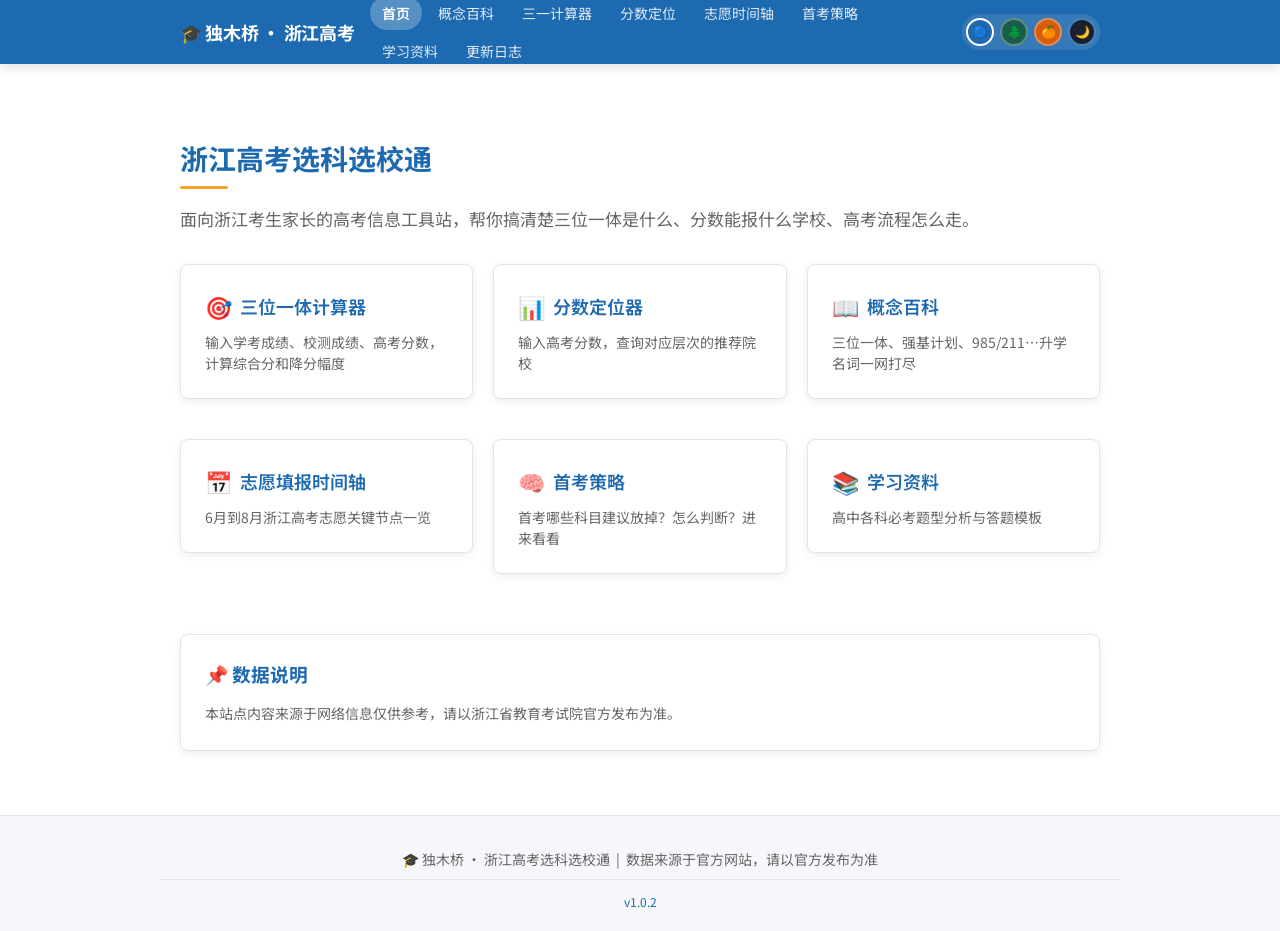
==== index.html @ 943e0625 "init: dumuqiao website at repo root" ====
<!doctype html>
<html lang="zh-CN">
  <head>
    <meta charset="UTF-8" />
    <meta
      name="viewport"
      content="width=device-width, initial-scale=1.0, maximum-scale=5.0"
    />
    <title>独木桥 · 浙江高考选科选校通</title>
    <link rel="preconnect" href="https://fonts.googleapis.com" />
    <link
      href="https://fonts.googleapis.com/css2?family=Noto+Sans+SC:wght@400;500;600;700&display=swap"
      rel="stylesheet"
    />
    <link rel="stylesheet" href="css/style.css" />
  </head>
  <body>
    <script src="js/main.js"></script>
    <script>
      bootstrap();
    </script>

    <main class="container" style="margin-top: 40px">
      <h2 class="page-title">浙江高考选科选校通</h2>
      <p style="font-size: 17px; color: var(--text-light); margin-bottom: 32px">
        面向浙江考生家长的高考信息工具站，帮你搞清楚三位一体是什么、分数能报什么学校、高考流程怎么走。
      </p>

      <div class="tool-grid">
        <a href="calculator.html" class="tool-card">
          <div class="card">
            <h3><span class="icon">🎯</span> 三位一体计算器</h3>
            <p>输入学考成绩、校测成绩、高考分数，计算综合分和降分幅度</p>
          </div>
        </a>
        <a href="score-locator.html" class="tool-card">
          <div class="card">
            <h3><span class="icon">📊</span> 分数定位器</h3>
            <p>输入高考分数，查询对应层次的推荐院校</p>
          </div>
        </a>
        <a href="encyclopedia.html" class="tool-card">
          <div class="card">
            <h3><span class="icon">📖</span> 概念百科</h3>
            <p>三位一体、强基计划、985/211…升学名词一网打尽</p>
          </div>
        </a>
        <a href="timeline.html" class="tool-card">
          <div class="card">
            <h3><span class="icon">📅</span> 志愿填报时间轴</h3>
            <p>6月到8月浙江高考志愿关键节点一览</p>
          </div>
        </a>
        <a href="strategy.html" class="tool-card">
          <div class="card">
            <h3><span class="icon">🧠</span> 首考策略</h3>
            <p>首考哪些科目建议放掉？怎么判断？进来看看</p>
          </div>
        </a>
        <a href="study-materials.html" class="tool-card">
          <div class="card">
            <h3><span class="icon">📚</span> 学习资料</h3>
            <p>高中各科必考题型分析与答题模板</p>
          </div>
        </a>
      </div>

      <div class="card">
        <h3 style="color: var(--primary); margin-bottom: 12px">📌 数据说明</h3>
        <p style="font-size: 14px; color: var(--text-light); line-height: 1.8">
          本站点内容来源于网络信息仅供参考，请以浙江省教育考试院官方发布为准。
        </p>
      </div>
    </main>
    <script>
      document.body.insertAdjacentHTML("beforeend", renderFooter());
    </script>
  </body>
</html>
---- css/style.css ----
/* ================================
   dumuqiao 配色系统 + 响应式增强
   ================================ */

/* --- 主题色变量 --- */
:root {
  /* 默认：浙江蓝（浅色） */
  --primary: #1E6AB1;
  --primary-dark: #1557A0;
  --primary-light: #3A82C4;
  --accent: #F5A623;
  --accent-dark: #D48A15;
  --bg: #FFFFFF;
  --bg-secondary: #F5F7FA;
  --text: #333333;
  --text-light: #666666;
  --text-lighter: #999999;
  --border: #E5E5E5;
  --border-dark: #D0D0D0;
  --shadow: 0 2px 8px rgba(0,0,0,0.08);
  --shadow-md: 0 4px 16px rgba(0,0,0,0.12);
  --radius: 8px;
  --radius-sm: 4px;
  --radius-lg: 12px;
  --max-width: 960px;
  --nav-height: 64px;
  --transition: 0.2s ease;
}

/* --- 配色主题 --- */

/* 配色1: 浙江蓝（默认） */
[data-theme="default"] {
  --primary: #1E6AB1;
  --accent: #F5A623;
  --bg: #FFFFFF;
  --bg-secondary: #F5F7FA;
  --text: #333333;
  --border: #E5E5E5;
}

/* 配色2: 深色墨绿 */
[data-theme="ink"] {
  --primary: #1A5C4C;
  --primary-dark: #13473B;
  --primary-light: #2A7A68;
  --accent: #E8A84C;
  --bg: #F0F4F3;
  --bg-secondary: #E2E8E5;
  --text: #1A2E28;
  --text-light: #3D5A4E;
  --border: #C4D0C8;
}

/* 配色3: 暖橙 */
[data-theme="warm"] {
  --primary: #D45D0F;
  --primary-dark: #B04A0A;
  --primary-light: #E8732A;
  --accent: #1E6AB1;
  --bg: #FFFAF5;
  --bg-secondary: #FFF0E8;
  --text: #3D2309;
  --text-light: #6B4A1A;
  --border: #F0D5C0;
}

/* 配色4: 夜色深蓝 */
[data-theme="night"] {
  --primary: #3A6EA5;
  --primary-dark: #2D5A8A;
  --primary-light: #4A82B8;
  --accent: #F5A623;
  --bg: #1A2030;
  --bg-secondary: #242938;
  --text: #E8ECF0;
  --text-light: #A0AABB;
  --text-lighter: #6B7280;
  --border: #3A4358;
}

/* ================================
   基础样式
   ================================ */

* { box-sizing: border-box; margin: 0; padding: 0; }

html {
  scroll-behavior: smooth;
  -webkit-text-size-adjust: 100%;
}

body {
  font-family: 'Noto Sans SC', -apple-system, BlinkMacSystemFont, 'PingFang SC', 'Microsoft YaHei', sans-serif;
  font-size: 16px;
  line-height: 1.6;
  color: var(--text);
  background: var(--bg);
  transition: background var(--transition), color var(--transition);
  min-height: 100vh;
  overflow-x: hidden;
}

a {
  color: var(--primary);
  text-decoration: none;
  transition: color var(--transition);
}
a:hover { text-decoration: underline; }

/* ================================
   布局
   ================================ */

.container {
  max-width: var(--max-width);
  margin: 0 auto;
  padding: 0 20px;
}

.card {
  background: var(--bg);
  border: 1px solid var(--border);
  border-radius: var(--radius);
  box-shadow: var(--shadow);
  padding: 24px;
  margin-bottom: 20px;
  transition: background var(--transition), border-color var(--transition), box-shadow var(--transition);
}

/* ================================
   导航栏
   ================================ */

.nav-header {
  background: var(--primary);
  color: #fff;
  padding: 0;
  position: sticky;
  top: 0;
  z-index: 100;
  box-shadow: 0 2px 12px rgba(0,0,0,0.15);
}

.nav-header .container {
  display: flex;
  align-items: center;
  justify-content: space-between;
  height: var(--nav-height);
  gap: 16px;
}

.nav-header h1 {
  font-size: 18px;
  font-weight: 700;
  white-space: nowrap;
  letter-spacing: -0.3px;
}

.nav-header nav {
  display: flex;
  align-items: center;
  gap: 4px;
  flex-wrap: wrap;
}

.nav-header nav a {
  color: rgba(255,255,255,0.85);
  font-size: 14px;
  padding: 6px 12px;
  border-radius: 20px;
  transition: all var(--transition);
  white-space: nowrap;
}

.nav-header nav a:hover {
  color: #fff;
  background: rgba(255,255,255,0.15);
  text-decoration: none;
}

.nav-header nav a.active {
  color: #fff;
  background: rgba(255,255,255,0.25);
  font-weight: 600;
}

/* 主题切换按钮 */
.theme-toggle {
  display: flex;
  gap: 6px;
  align-items: center;
  padding: 4px;
  background: rgba(255,255,255,0.1);
  border-radius: 24px;
  margin-left: 12px;
}

.theme-btn {
  width: 28px;
  height: 28px;
  border-radius: 50%;
  border: 2px solid rgba(255,255,255,0.3);
  cursor: pointer;
  transition: all var(--transition);
  display: flex;
  align-items: center;
  justify-content: center;
  font-size: 12px;
  padding: 0;
  background: transparent;
}

.theme-btn:hover {
  border-color: rgba(255,255,255,0.8);
  transform: scale(1.1);
}

.theme-btn.active {
  border-color: #fff;
  background: rgba(255,255,255,0.3);
}

.theme-btn[data-theme="default"] { background: #1E6AB1; }
.theme-btn[data-theme="ink"] { background: #1A5C4C; }
.theme-btn[data-theme="warm"] { background: #D45D0F; }
.theme-btn[data-theme="night"] { background: #1A2030; border-color: #4A82B8; }

/* ================================
   页面标题
   ================================ */

.page-title {
  font-size: 28px;
  font-weight: 700;
  color: var(--primary);
  margin: 32px 0 24px;
  position: relative;
  display: inline-block;
}

.page-title::after {
  content: '';
  position: absolute;
  left: 0;
  bottom: -8px;
  width: 48px;
  height: 3px;
  background: var(--accent);
  border-radius: 2px;
}

/* ================================
   搜索框
   ================================ */

.search-box {
  width: 100%;
  padding: 14px 18px;
  border: 2px solid var(--border);
  border-radius: var(--radius);
  font-size: 16px;
  margin-bottom: 24px;
  background: var(--bg);
  color: var(--text);
  transition: all var(--transition);
}

.search-box:focus {
  outline: none;
  border-color: var(--primary);
  box-shadow: 0 0 0 3px rgba(30,106,177,0.15);
}

.search-box::placeholder {
  color: var(--text-lighter);
}

/* ================================
   词条卡片
   ================================ */

.term-card {
  border: 1px solid var(--border);
  border-radius: var(--radius);
  padding: 18px 20px;
  margin-bottom: 12px;
  cursor: pointer;
  transition: all var(--transition);
  background: var(--bg);
}

.term-card:hover {
  border-color: var(--primary-light);
  box-shadow: var(--shadow-md);
  transform: translateY(-2px);
}

.term-card h3 {
  font-size: 17px;
  color: var(--primary);
  margin-bottom: 6px;
  font-weight: 600;
}

.term-card .term-desc {
  color: var(--text-light);
  font-size: 14px;
}

.term-card .term-detail {
  display: none !important;
  margin-top: 14px;
  padding-top: 14px;
  border-top: 1px solid var(--border);
  font-size: 15px;
  line-height: 1.8;
  color: var(--text);
}

.term-card.open .term-detail {
  display: block !important;
}

.term-card .expand-hint {
  color: var(--accent);
  font-size: 13px;
  margin-top: 8px;
  display: flex;
  align-items: center;
  gap: 4px;
}

.term-card.open .expand-hint::before {
  content: '↑';
}

.term-card:not(.open) .expand-hint::before {
  content: '↓';
}

/* ================================
   百科大学表格
   ================================ */
.zj-table{width:100%;border-collapse:collapse;margin-top:8px;font-size:14px;}
.zj-table th{text-align:left;padding:10px 12px;background:#f5f5f5;color:#666;font-weight:600;border-bottom:2px solid #e0e0e0;}
.zj-table td{padding:10px 12px;border-bottom:1px solid #eee;vertical-align:top;}
.zj-table tr:last-child td{border-bottom:none;}
.zj-univ{font-weight:600;color:#333;}
.zj-badge{display:inline-block;padding:2px 8px;border-radius:10px;font-size:11px;font-weight:600;margin-top:4px;}
.zj-score{font-family:monospace;font-weight:700;}
.zj-rank{font-size:12px;color:#888;font-family:monospace;}

/* ================================
   工具表单
   ================================ */

.tool-section {
  background: var(--bg-secondary);
  border-radius: var(--radius-lg);
  padding: 28px;
  margin-bottom: 28px;
  border: 1px solid var(--border);
  transition: background var(--transition);
}

.tool-section h3 {
  font-size: 18px;
  margin-bottom: 20px;
  color: var(--text);
  font-weight: 600;
}

.form-group {
  margin-bottom: 18px;
}

.form-group label {
  display: block;
  font-size: 14px;
  color: var(--text-light);
  margin-bottom: 8px;
  font-weight: 500;
}

.form-group input,
.form-group select {
  width: 100%;
  padding: 12px 14px;
  border: 2px solid var(--border);
  border-radius: var(--radius);
  font-size: 16px;
  background: var(--bg);
  color: var(--text);
  transition: all var(--transition);
  -webkit-appearance: none;
  appearance: none;
}

.form-group input:focus,
.form-group select:focus {
  outline: none;
  border-color: var(--primary);
  box-shadow: 0 0 0 3px rgba(30,106,177,0.15);
}

.form-group select {
  background-image: url("data:image/svg+xml,%3Csvg xmlns='http://www.w3.org/2000/svg' width='12' height='8' viewBox='0 0 12 8'%3E%3Cpath fill='%23666' d='M6 8L0 0h12z'/%3E%3C/svg%3E");
  background-repeat: no-repeat;
  background-position: right 14px center;
  padding-right: 40px;
}

/* ================================
   按钮
   ================================ */

.btn {
  display: inline-flex;
  align-items: center;
  justify-content: center;
  gap: 8px;
  background: var(--primary);
  color: #fff;
  border: none;
  padding: 14px 36px;
  border-radius: var(--radius);
  font-size: 16px;
  font-weight: 600;
  cursor: pointer;
  transition: all var(--transition);
  min-height: 48px;
  touch-action: manipulation;
}

.btn:hover {
  background: var(--primary-dark);
  transform: translateY(-1px);
  box-shadow: 0 4px 12px rgba(30,106,177,0.3);
}

.btn:active {
  transform: translateY(0);
  box-shadow: none;
}

.btn-secondary {
  background: var(--bg-secondary);
  color: var(--text);
  border: 2px solid var(--border);
}

.btn-secondary:hover {
  background: var(--border);
  color: var(--text);
  box-shadow: none;
}

/* ================================
   结果框
   ================================ */

.result-box {
  background: var(--bg-secondary);
  border: 2px solid var(--primary);
  border-radius: var(--radius-lg);
  padding: 24px;
  margin-top: 24px;
  display: none;
  animation: fadeIn 0.3s ease;
}

.result-box.show {
  display: block;
}

.result-box h4 {
  color: var(--primary);
  margin-bottom: 16px;
  font-size: 17px;
  font-weight: 600;
}

@keyframes fadeIn {
  from { opacity: 0; transform: translateY(8px); }
  to { opacity: 1; transform: translateY(0); }
}

/* ================================
   时间轴
   ================================ */

.timeline {
  position: relative;
  padding-left: 36px;
  padding-top: 8px;
}

.timeline::before {
  content: '';
  position: absolute;
  left: 11px;
  top: 0;
  bottom: 0;
  width: 3px;
  background: linear-gradient(to bottom, var(--primary), var(--border));
  border-radius: 2px;
}

.timeline-item {
  position: relative;
  margin-bottom: 36px;
  padding-left: 8px;
}

.timeline-item::before {
  content: '';
  position: absolute;
  left: -30px;
  top: 6px;
  width: 14px;
  height: 14px;
  border-radius: 50%;
  background: var(--primary);
  border: 3px solid var(--bg);
  box-shadow: 0 0 0 2px var(--primary);
}

.timeline-date {
  font-size: 13px;
  color: var(--accent);
  font-weight: 700;
  margin-bottom: 6px;
  letter-spacing: 0.5px;
  text-transform: uppercase;
}

.timeline-title {
  font-size: 16px;
  font-weight: 600;
  margin-bottom: 6px;
  color: var(--text);
}

.timeline-desc {
  font-size: 14px;
  color: var(--text-light);
  line-height: 1.6;
}

/* ================================
   Footer
   ================================ */

footer {
  background: var(--bg-secondary);
  text-align: center;
  padding: 32px 0 0;
  margin-top: 64px;
  font-size: 14px;
  color: var(--text-light);
  border-top: 1px solid var(--border);
  transition: background var(--transition);
}

footer .container:first-child p {
  margin-bottom: 8px;
}

footer a {
  color: var(--primary);
}

.version-line {
  padding: 12px 0 20px;
  border-top: 1px solid var(--border);
  margin-top: 0;
}

.version-line p {
  font-size: 12px;
  color: var(--text-lighter);
  margin: 0;
}

/* ================================
   标签/徽章
   ================================ */

.tag {
  display: inline-block;
  background: var(--bg-secondary);
  border: 1px solid var(--border);
  border-radius: 20px;
  padding: 6px 14px;
  margin: 4px;
  font-size: 13px;
  color: var(--text-light);
  transition: all var(--transition);
}

.tag:hover {
  background: var(--primary);
  color: #fff;
  border-color: var(--primary);
}

/* ================================
   滚动条美化
   ================================ */

::-webkit-scrollbar {
  width: 8px;
  height: 8px;
}

::-webkit-scrollbar-track {
  background: var(--bg-secondary);
}

::-webkit-scrollbar-thumb {
  background: var(--border-dark);
  border-radius: 4px;
}

::-webkit-scrollbar-thumb:hover {
  background: var(--text-lighter);
}

/* ================================
   响应式 - 平板
   ================================ */

@media (max-width: 900px) {
  :root {
    --max-width: 100%;
  }

  .container {
    padding: 0 16px;
  }
}

/* ================================
   响应式 - 手机
   ================================ */

@media (max-width: 768px) {
  :root {
    --nav-height: auto;
  }

  body {
    font-size: 15px;
  }

  .nav-header {
    position: relative;
  }

  .nav-header .container {
    flex-direction: column;
    gap: 0;
    padding: 0;
  }

  .nav-header h1 {
    font-size: 16px;
    padding: 12px 16px;
    width: 100%;
    border-bottom: 1px solid rgba(255,255,255,0.15);
  }

  .nav-header nav {
    padding: 8px 12px 12px;
    gap: 2px;
    overflow-x: auto;
    -webkit-overflow-scrolling: touch;
    scrollbar-width: none;
    justify-content: flex-start;
  }

  .nav-header nav::-webkit-scrollbar {
    display: none;
  }

  .nav-header nav a {
    font-size: 13px;
    padding: 8px 10px;
    white-space: nowrap;
  }

  .theme-toggle {
    margin-left: 0;
    padding: 6px 12px 12px;
    justify-content: center;
  }

  .page-title {
    font-size: 22px;
    margin: 24px 0 20px;
  }

  .page-title::after {
    width: 36px;
    height: 2px;
    bottom: -6px;
  }

  .card {
    padding: 18px;
    border-radius: var(--radius);
    margin-bottom: 16px;
  }

  .tool-section {
    padding: 20px;
    border-radius: var(--radius);
  }

  .form-group input,
  .form-group select {
    font-size: 16px; /* 防止iOS缩放 */
    padding: 14px 12px;
  }

  .btn {
    width: 100%;
    padding: 16px;
    font-size: 16px;
    min-height: 52px;
  }

  .term-card {
    padding: 16px;
  }

  .term-card h3 {
    font-size: 16px;
  }

  .timeline {
    padding-left: 28px;
  }

  .timeline::before {
    left: 8px;
  }

  .timeline-item {
    margin-bottom: 28px;
  }

  .timeline-item::before {
    left: -24px;
    width: 12px;
    height: 12px;
  }

  .timeline-date {
    font-size: 12px;
  }

  .timeline-title {
    font-size: 15px;
  }

  .result-box {
    padding: 18px;
  }

  footer {
    padding: 24px 16px;
    font-size: 13px;
  }
}

/* ================================
   响应式 - 小手机（320px）
   ================================ */

@media (max-width: 375px) {
  .nav-header h1 {
    font-size: 15px;
    padding: 10px 12px;
  }

  .nav-header nav a {
    font-size: 12px;
    padding: 6px 8px;
  }

  .page-title {
    font-size: 20px;
  }

  .card {
    padding: 14px;
  }

  .tool-section {
    padding: 16px;
  }
}

/* ================================
   首页网格布局
   ================================ */

.tool-grid {
  display: grid;
  grid-template-columns: repeat(auto-fit, minmax(260px, 1fr));
  gap: 20px;
  margin-bottom: 40px;
}

@media (max-width: 600px) {
  .tool-grid {
    grid-template-columns: 1fr;
    gap: 14px;
  }
}

.tool-card {
  display: block;
  text-decoration: none;
  color: inherit;
  cursor: pointer;
  transition: all var(--transition);
}

.tool-card:hover {
  text-decoration: none;
  transform: translateY(-3px);
}

.tool-card:hover .card {
  border-color: var(--primary);
  box-shadow: var(--shadow-md);
}

.tool-card h3 {
  color: var(--primary);
  margin-bottom: 8px;
  font-size: 18px;
  font-weight: 600;
  display: flex;
  align-items: center;
  gap: 8px;
}

.tool-card h3 .icon {
  font-size: 22px;
}

.tool-card p {
  color: var(--text-light);
  font-size: 14px;
  line-height: 1.5;
}

/* ================================
   动画效果
   ================================ */

@media (prefers-reduced-motion: no-preference) {
  .card,
  .term-card,
  .btn {
    transition: all 0.2s ease;
  }
}

/* 移动端点击高亮消除 */
* {
  -webkit-tap-highlight-color: transparent;
}

/* ================================
   更新日志
   ================================ */

.changelog-list {
  display: flex;
  flex-direction: column;
  gap: 20px;
}

.changelog-item {
  border-left: 4px solid var(--primary);
}

.changelog-header {
  display: flex;
  align-items: center;
  gap: 12px;
  margin-bottom: 12px;
}

.changelog-version {
  background: var(--primary);
  color: #fff;
  padding: 3px 12px;
  border-radius: 20px;
  font-size: 13px;
  font-weight: 600;
}

.changelog-date {
  font-size: 13px;
  color: var(--text-lighter);
}

.changelog-item ul {
  margin: 0;
}

.changelog-item ul li {
  margin-bottom: 4px;
}

@media (max-width: 480px) {
  .changelog-header {
    flex-direction: column;
    align-items: flex-start;
    gap: 4px;
  }
}
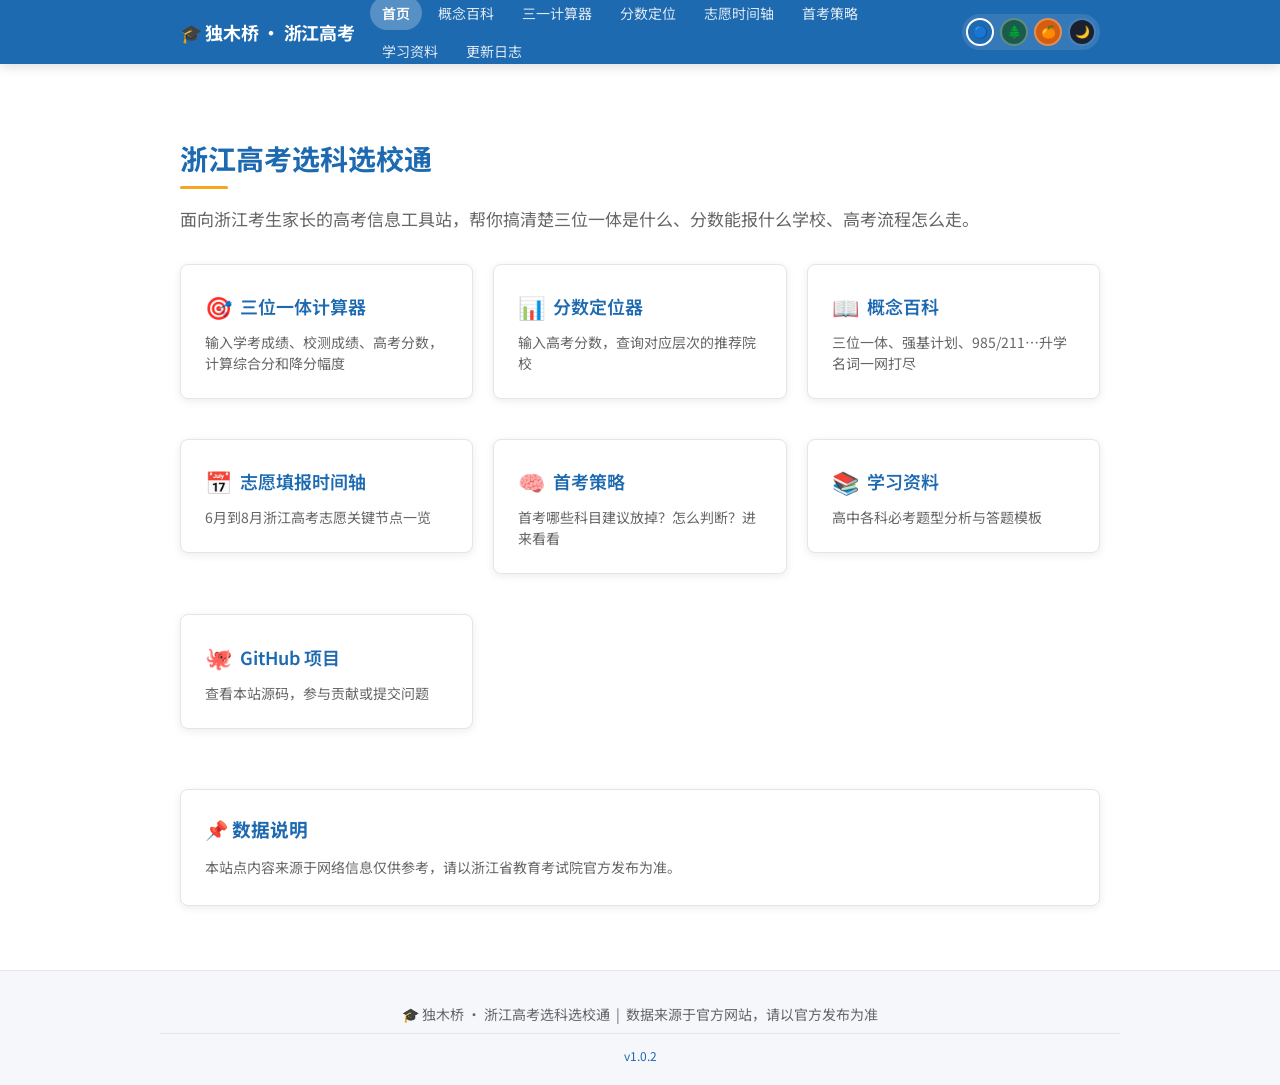
==== commit fd6d28f6: "feat: add GitHub project link on homepage" ====
--- a/index.html
+++ b/index.html
@@ -63,6 +63,12 @@
             <p>高中各科必考题型分析与答题模板</p>
           </div>
         </a>
+        <a href="https://github.com/plutolujh/dumuqiao" class="tool-card" target="_blank" rel="noopener noreferrer">
+          <div class="card">
+            <h3><span class="icon">🐙</span> GitHub 项目</h3>
+            <p>查看本站源码，参与贡献或提交问题</p>
+          </div>
+        </a>
       </div>
 
       <div class="card">
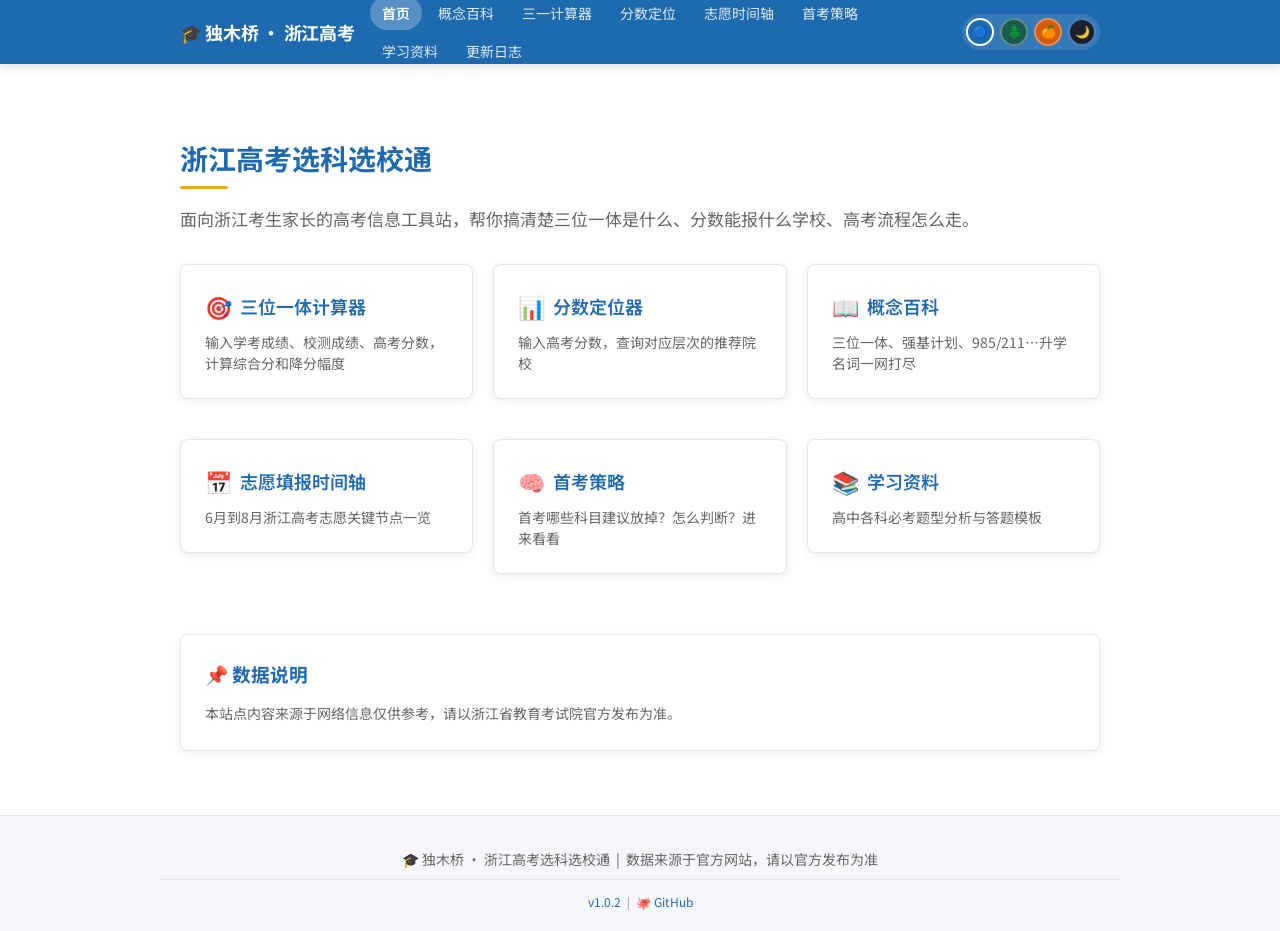
==== commit 5d525083: "feat: add GitHub project link to footer" ====
--- a/index.html
+++ b/index.html
@@ -63,12 +63,6 @@
             <p>高中各科必考题型分析与答题模板</p>
           </div>
         </a>
-        <a href="https://github.com/plutolujh/dumuqiao" class="tool-card" target="_blank" rel="noopener noreferrer">
-          <div class="card">
-            <h3><span class="icon">🐙</span> GitHub 项目</h3>
-            <p>查看本站源码，参与贡献或提交问题</p>
-          </div>
-        </a>
       </div>
 
       <div class="card">
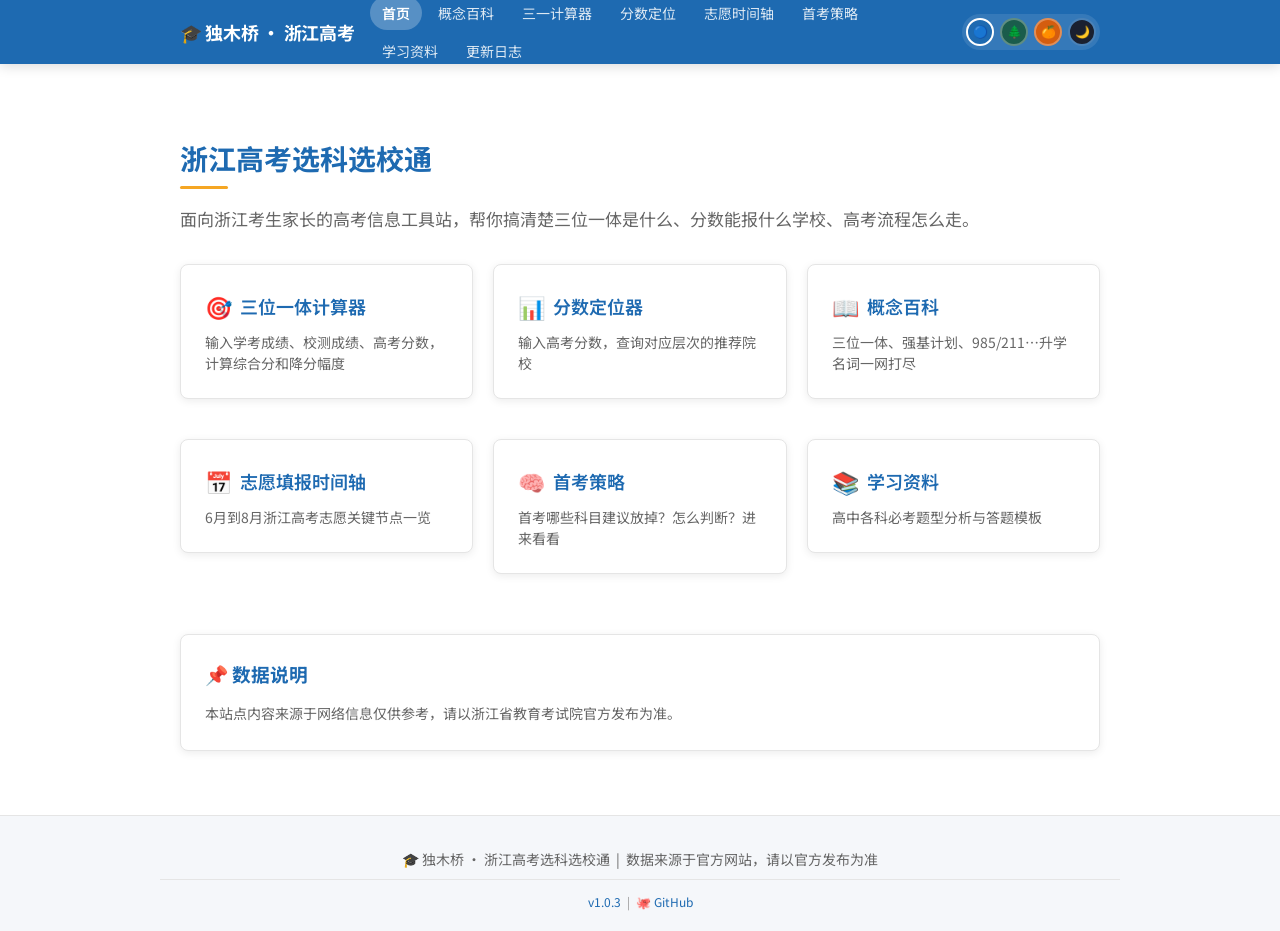
==== commit bd4de42e: "ci: add Cloudflare Web Analytics beacon to all pages" ====
--- a/index.html
+++ b/index.html
@@ -13,6 +13,7 @@
       rel="stylesheet"
     />
     <link rel="stylesheet" href="css/style.css" />
+    <script defer src="https://static.cloudflareinsights.com/beacon.min.js" data-cf-beacon='{"token": "ff1887dca16742aa95b09a15eb7b7708"}'></script>
   </head>
   <body>
     <script src="js/main.js"></script>
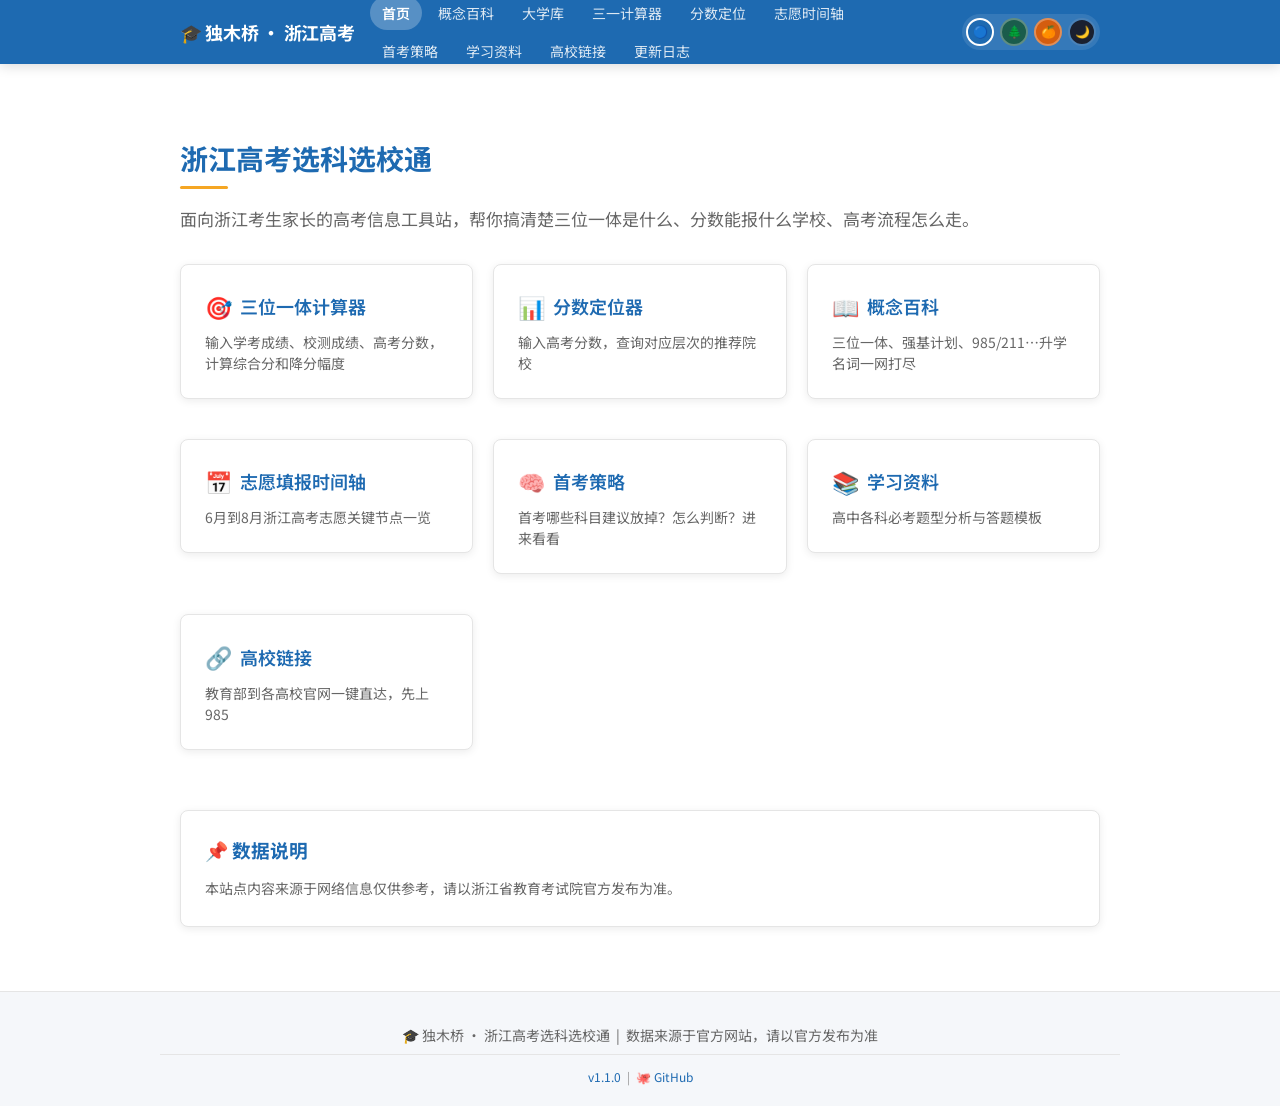
==== commit cf80e42e: "feat: 新增高校链接导航页，收录 39 所 985 高校官网与招生入口 - 新增 links.html：教育部/阳光高考/浙江省教育考试院入口 + 985 高校列表，   每校提供官网、本科招生、" ====
--- a/index.html
+++ b/index.html
@@ -64,6 +64,12 @@
             <p>高中各科必考题型分析与答题模板</p>
           </div>
         </a>
+        <a href="links.html" class="tool-card">
+          <div class="card">
+            <h3><span class="icon">🔗</span> 高校链接</h3>
+            <p>教育部到各高校官网一键直达，先上985</p>
+          </div>
+        </a>
       </div>
 
       <div class="card">
--- a/css/style.css
+++ b/css/style.css
@@ -919,6 +919,151 @@
   margin-bottom: 4px;
 }
 
+/* ================================
+   移动端适配（手机优先增强）
+   ================================ */
+
+/* form-group 在手机上纵向堆叠，避免多个选择框横向挤在一起位置异常 */
+@media (max-width: 600px) {
+  .tool-section {
+    display: flex;
+    flex-direction: column;
+    gap: 12px;
+  }
+
+  .tool-section .form-group {
+    display: flex;
+    flex-direction: column;
+    gap: 8px;
+    width: 100%;
+  }
+
+  .tool-section input,
+  .tool-section select {
+    width: 100%;
+    min-width: unset;
+    box-sizing: border-box;
+    padding: 12px 14px;
+    font-size: 16px; /* 防止 iOS 缩放 */
+    border: 1px solid var(--border);
+    border-radius: var(--radius);
+    background: var(--bg);
+    color: var(--text);
+  }
+
+  .tool-section button {
+    width: 100%;
+  }
+}
+
+/* 导航栏在手机上：链接横向滚动，不换行溢出 */
+@media (max-width: 768px) {
+  .nav-header nav {
+    overflow-x: auto;
+    -webkit-overflow-scrolling: touch;
+    scrollbar-width: none;
+    padding-right: 16px;
+  }
+
+  .nav-header nav::-webkit-scrollbar {
+    display: none;
+  }
+
+  .nav-header nav a {
+    white-space: nowrap;
+    padding: 10px 12px;
+    font-size: 13px;
+    flex-shrink: 0;
+  }
+
+  .theme-toggle {
+    flex-shrink: 0;
+    padding: 8px;
+  }
+
+  .page-title {
+    font-size: 20px;
+    margin-top: 20px;
+  }
+
+  .subtitle {
+    font-size: 14px;
+    line-height: 1.5;
+  }
+
+  .container {
+    padding: 0 14px;
+  }
+
+  .card {
+    padding: 16px;
+    margin-bottom: 16px;
+  }
+}
+
+/* 极窄屏幕（iPhone SE 等） */
+@media (max-width: 375px) {
+  .nav-header h1 {
+    font-size: 15px;
+    padding: 8px 12px;
+  }
+
+  .page-title {
+    font-size: 18px;
+  }
+
+  .card {
+    padding: 14px;
+  }
+
+  .tool-section h3 {
+    font-size: 16px;
+  }
+}
+
+/* 表格在手机上横向滚动，防止列被压扁 */
+.table-wrap {
+  overflow-x: auto;
+  -webkit-overflow-scrolling: touch;
+  margin: 16px 0;
+}
+
+.table-wrap table {
+  min-width: 600px;
+}
+
+/* 大学卡片在手机上占满宽度 */
+@media (max-width: 600px) {
+  .tool-grid {
+    grid-template-columns: 1fr !important;
+    gap: 12px;
+  }
+
+  .tool-card .card {
+    padding: 16px;
+  }
+
+  .tool-card h3 {
+    font-size: 17px;
+  }
+}
+
+/* 大学详情页摘要卡片在手机上纵向排列 */
+@media (max-width: 600px) {
+  #schoolSummary {
+    flex-direction: column !important;
+  }
+
+  #schoolSummary .card {
+    width: 100%;
+  }
+}
+
+/* iOS 输入框自动大写与缩放抑制 */
+input, select, textarea {
+  font-size: 16px;
+}
+
 @media (max-width: 480px) {
   .changelog-header {
     flex-direction: column;
@@ -926,3 +1071,35 @@
     gap: 4px;
   }
 }
+
+/* ================================
+   高校链接页
+   ================================ */
+
+.school-link-card {
+  display: flex;
+  flex-direction: column;
+}
+
+.school-link-card h3 {
+  font-size: 17px;
+}
+
+.school-link-card .btn {
+  margin-bottom: 8px;
+  width: 100%;
+}
+
+.link-actions {
+  display: flex;
+  flex-direction: column;
+  gap: 8px;
+}
+
+@media (max-width: 600px) {
+  .school-link-card .btn {
+    padding: 12px 16px;
+    font-size: 14px;
+    min-height: 44px;
+  }
+}
